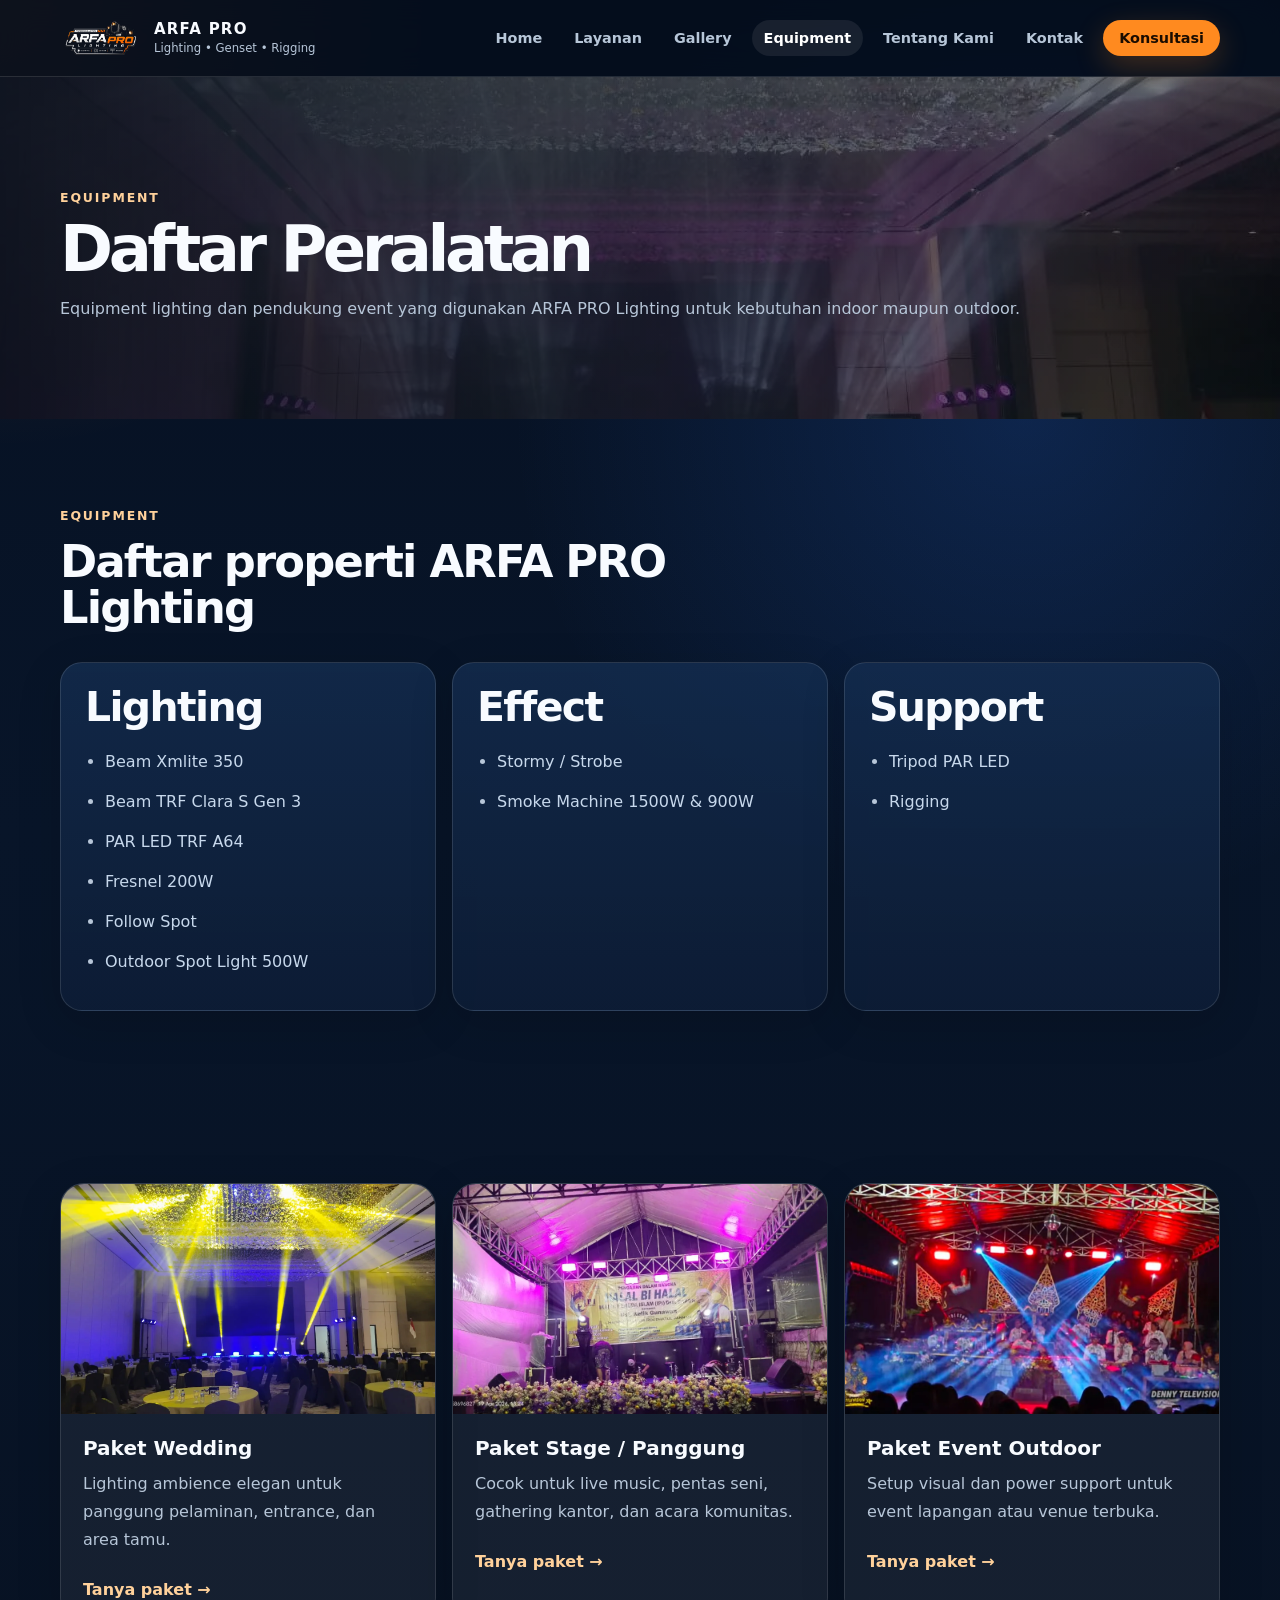
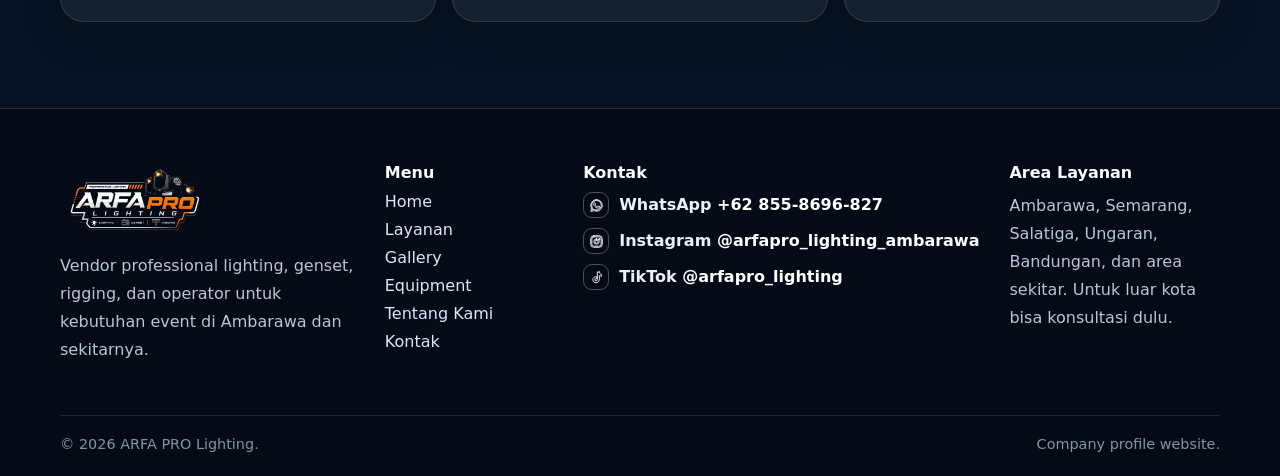
==== equipment.html @ e1a95b7c "Add files via upload" ====
<!doctype html>
<html lang="id">
<head>
  <meta charset="utf-8">
  <meta name="viewport" content="width=device-width, initial-scale=1">
  <title>Equipment | ARFA PRO Lighting</title>
  <meta name="description" content="ARFA PRO Lighting company profile">
  <link rel="preload" href="assets/arfa-logo.webp" as="image">
  <link rel="stylesheet" href="styles.css">
</head>
<body>
  
    <header class="site-header" id="siteHeader">
      <a class="brand" href="index.html" aria-label="ARFA PRO Lighting Home">
        <img src="assets/arfa-logo.webp" alt="Logo ARFA PRO Lighting">
        <span><b>ARFA PRO</b><small>Lighting • Genset • Rigging</small></span>
      </a>
      <button class="nav-toggle" type="button" aria-label="Buka menu" aria-expanded="false">
        <span></span><span></span><span></span>
      </button>
      <nav class="nav-menu" aria-label="Menu utama">
        <a class="" href="index.html">Home</a>
<a class="" href="layanan.html">Layanan</a>
<a class="" href="gallery.html">Gallery</a>
<a class="active" href="equipment.html">Equipment</a>
<a class="" href="tentang.html">Tentang Kami</a>
<a class="" href="kontak.html">Kontak</a>
        <a class="nav-cta" href="https://wa.me/628558696827?text=Halo%20ARFA%20PRO%20Lighting%2C%20saya%20ingin%20konsultasi%20kebutuhan%20lighting%20event.">Konsultasi</a>
      </nav>
    </header>
    
  <main>
    
<section class="page-hero" style="--bg:url('assets/real-gallery-05.webp')">
  <div class="container"><p class="eyebrow">Equipment</p><h1>Daftar Peralatan</h1><p>Equipment lighting dan pendukung event yang digunakan ARFA PRO Lighting untuk kebutuhan indoor maupun outdoor.</p></div>
</section>


<section class="section container equipment-list-section">
  <div class="section-head equipment-title-head">
    <p class="eyebrow">Equipment</p>
    <h2>Daftar properti ARFA PRO Lighting</h2>
  </div>

  <div class="equipment-grid">
    <article>
      <h2>Lighting</h2>
      <ul>
        <li>Beam Xmlite 350</li>
        <li>Beam TRF Clara S Gen 3</li>
        <li>PAR LED TRF A64</li>
        <li>Fresnel 200W</li>
        <li>Follow Spot</li>
        <li>Outdoor Spot Light 500W</li>
      </ul>
    </article>

    <article>
      <h2>Effect</h2>
      <ul>
        <li>Stormy / Strobe</li>
        <li>Smoke Machine 1500W &amp; 900W</li>
      </ul>
    </article>

    <article>
      <h2>Support</h2>
      <ul>
        <li>Tripod PAR LED</li>
        <li>Rigging</li>
      </ul>
    </article>
  </div>
</section>

<section class="section container">
  <div class="package-grid">
      <article class="package-card">
        <img src="assets/real-gallery-03.webp" alt="Paket Wedding" loading="lazy">
        <div class="package-body">
          <h3>Paket Wedding</h3>
          <p>Lighting ambience elegan untuk panggung pelaminan, entrance, dan area tamu.</p>
          <a class="text-link" href="https://wa.me/628558696827?text=Halo%20ARFA%20PRO%20Lighting%2C%20saya%20ingin%20tanya%20Paket%20Wedding.">Tanya paket →</a>
        </div>
      </article>

      <article class="package-card">
        <img src="assets/real-gallery-11.webp" alt="Paket Stage / Panggung" loading="lazy">
        <div class="package-body">
          <h3>Paket Stage / Panggung</h3>
          <p>Cocok untuk live music, pentas seni, gathering kantor, dan acara komunitas.</p>
          <a class="text-link" href="https://wa.me/628558696827?text=Halo%20ARFA%20PRO%20Lighting%2C%20saya%20ingin%20tanya%20Paket%20Stage%20/%20Panggung.">Tanya paket →</a>
        </div>
      </article>

      <article class="package-card">
        <img src="assets/real-gallery-19.webp" alt="Paket Event Outdoor" loading="lazy">
        <div class="package-body">
          <h3>Paket Event Outdoor</h3>
          <p>Setup visual dan power support untuk event lapangan atau venue terbuka.</p>
          <a class="text-link" href="https://wa.me/628558696827?text=Halo%20ARFA%20PRO%20Lighting%2C%20saya%20ingin%20tanya%20Paket%20Event%20Outdoor.">Tanya paket →</a>
        </div>
      </article></div>
</section>

  </main>
  
    <footer class="footer">
      <div class="footer-grid container">
        <div>
          <img class="footer-logo" src="assets/arfa-logo.webp" alt="ARFA PRO Lighting">
          <p>Vendor professional lighting, genset, rigging, dan operator untuk kebutuhan event di Ambarawa dan sekitarnya.</p>
        </div>
        <div>
          <h3>Menu</h3>
          <div class="footer-links"><a href="index.html">Home</a><a href="layanan.html">Layanan</a><a href="gallery.html">Gallery</a><a href="equipment.html">Equipment</a><a href="tentang.html">Tentang Kami</a><a href="kontak.html">Kontak</a></div>
        </div>
        <div>
          <h3>Kontak</h3>
          <div class="footer-social">
            <a class="social-link whatsapp" href="https://wa.me/628558696827?text=Halo%20ARFA%20PRO%20Lighting%2C%20saya%20ingin%20konsultasi%20event." aria-label="WhatsApp ARFA PRO Lighting">
              <span class="social-icon" aria-hidden="true"><svg viewBox="0 0 24 24" focusable="false"><path d="M12.04 2.5a9.36 9.36 0 0 0-8.06 14.1L3 21.5l5.02-1.32a9.34 9.34 0 0 0 4.02.91h.01a9.3 9.3 0 0 0 6.6-2.73 9.33 9.33 0 0 0-6.61-15.86Zm0 16.98h-.01a7.77 7.77 0 0 1-3.96-1.08l-.29-.17-2.98.78.8-2.9-.19-.3A7.75 7.75 0 1 1 12.04 19.48Zm4.25-5.8c-.23-.12-1.38-.68-1.6-.76-.21-.08-.37-.12-.52.12-.15.23-.6.76-.73.91-.13.16-.27.17-.5.06-.23-.12-.98-.36-1.87-1.15-.69-.62-1.15-1.38-1.29-1.61-.13-.23-.01-.36.1-.47.1-.1.23-.27.35-.4.11-.14.15-.23.23-.39.08-.15.04-.29-.02-.4-.06-.12-.52-1.26-.71-1.72-.19-.45-.38-.39-.52-.4h-.44c-.15 0-.4.06-.62.29-.21.23-.81.79-.81 1.93 0 1.14.83 2.24.95 2.39.12.15 1.64 2.5 3.97 3.5.55.24.99.38 1.33.49.56.18 1.07.15 1.47.09.45-.07 1.38-.56 1.57-1.1.2-.54.2-1 .14-1.1-.06-.1-.21-.16-.45-.28Z"/></svg></span>
              <span>WhatsApp <strong>+62 855-8696-827</strong></span>
            </a>
            <a class="social-link instagram" href="https://www.instagram.com/arfapro_lighting_ambarawa?utm_source=ig_web_button_share_sheet&igsh=ZDNlZDc0MzIxNw==" aria-label="Instagram ARFA PRO Lighting">
              <span class="social-icon" aria-hidden="true"><svg viewBox="0 0 24 24" focusable="false"><path d="M7.8 2.75h8.4A5.05 5.05 0 0 1 21.25 7.8v8.4a5.05 5.05 0 0 1-5.05 5.05H7.8a5.05 5.05 0 0 1-5.05-5.05V7.8A5.05 5.05 0 0 1 7.8 2.75Zm0 1.8A3.25 3.25 0 0 0 4.55 7.8v8.4a3.25 3.25 0 0 0 3.25 3.25h8.4a3.25 3.25 0 0 0 3.25-3.25V7.8a3.25 3.25 0 0 0-3.25-3.25H7.8Zm4.2 3.2A4.25 4.25 0 1 1 12 16.25 4.25 4.25 0 0 1 12 7.75Zm0 1.8A2.45 2.45 0 1 0 12 14.45 2.45 2.45 0 0 0 12 9.55Zm4.55-2.2a1.1 1.1 0 1 1-1.1 1.1 1.1 1.1 0 0 1 1.1-1.1Z"/></svg></span>
              <span>Instagram <strong>@arfapro_lighting_ambarawa</strong></span>
            </a>
            <a class="social-link tiktok" href="https://www.tiktok.com/@arfapro_lighting" aria-label="TikTok ARFA PRO Lighting">
              <span class="social-icon" aria-hidden="true"><svg viewBox="0 0 24 24" focusable="false"><path d="M16.55 3.2c.22 1.9 1.3 3.35 3.25 3.65v3.1c-1.15.04-2.23-.25-3.25-.88v5.56c0 3.45-2.2 5.75-5.36 5.75-2.85 0-5.01-2-5.01-4.68 0-2.95 2.28-5.04 5.42-5.04.32 0 .64.03.94.09v3.16a3.35 3.35 0 0 0-.94-.14c-1.25 0-2.12.73-2.12 1.8 0 1 .78 1.71 1.84 1.71 1.22 0 2-.81 2-2.18V3.2h3.23Z"/></svg></span>
              <span>TikTok <strong>@arfapro_lighting</strong></span>
            </a>
          </div>
        </div>
        <div>
          <h3>Area Layanan</h3>
          <p>Ambarawa, Semarang, Salatiga, Ungaran, Bandungan, dan area sekitar. Untuk luar kota bisa konsultasi dulu.</p>
        </div>
      </div>
      <div class="footer-bottom container">
        <span>© 2026 ARFA PRO Lighting.</span>
        <span>Company profile website.</span>
      </div>
    </footer>
    
  
    <div class="lightbox" aria-hidden="true">
      <button class="lightbox-close" type="button" aria-label="Tutup gambar">×</button>
      <img src="" alt="Preview gallery">
      <p></p>
    </div>
  <script src="script.js"></script>
</body>
</html>
---- styles.css ----
/* =========================================================
   ARFA PRO Lighting - Company Profile Website
   Edit warna utama di :root. Ganti foto/video di folder assets.
   ========================================================= */
:root{
  --bg:#071121;
  --bg2:#0b1830;
  --card:#0f213e;
  --card2:#122947;
  --text:#f8fbff;
  --muted:#b7c6d8;
  --line:rgba(255,255,255,.12);
  --accent:#ff8a1f;
  --accent2:#ffd19b;
  --shadow:0 24px 70px rgba(0,0,0,.35);
  --radius:26px;
}
*{box-sizing:border-box}
html{scroll-behavior:smooth}
body{
  margin:0;
  font-family:Inter,ui-sans-serif,system-ui,-apple-system,BlinkMacSystemFont,"Segoe UI",Arial,sans-serif;
  background:
    radial-gradient(circle at top left, rgba(255,138,31,.18), transparent 28rem),
    radial-gradient(circle at 80% 20%, rgba(45,122,255,.18), transparent 32rem),
    linear-gradient(180deg,#061021 0%,#081529 40%,#071121 100%);
  color:var(--text);
}
a{color:inherit;text-decoration:none}
img,video{max-width:100%;display:block}
.container{width:min(1160px, calc(100% - 40px));margin-inline:auto}
.site-header{
  position:sticky;top:0;z-index:50;
  display:flex;align-items:center;justify-content:space-between;gap:22px;
  padding:12px max(20px,calc((100vw - 1160px)/2));
  background:rgba(5,13,27,.78);
  backdrop-filter:blur(16px);
  border-bottom:1px solid var(--line);
}
.brand{display:flex;align-items:center;gap:12px;min-width:250px}
.brand img{width:82px;height:52px;object-fit:contain;border-radius:0;background:transparent;box-shadow:none}
.brand span{display:flex;flex-direction:column;line-height:1.05}
.brand b{letter-spacing:.08em;font-size:.94rem}.brand small{color:var(--muted);font-size:.73rem;margin-top:4px}
.nav-menu{display:flex;align-items:center;gap:8px}
.nav-menu a{padding:10px 12px;border-radius:999px;color:var(--muted);font-weight:650;font-size:.9rem}
.nav-menu a:hover,.nav-menu a.active{color:#fff;background:rgba(255,255,255,.08)}
.nav-menu .nav-cta{background:var(--accent);color:#1a0c00;padding-inline:16px;box-shadow:0 10px 30px rgba(255,138,31,.24)}
.nav-menu .nav-cta:hover{background:#ff9a3d;color:#1a0c00}
.nav-toggle{display:none;background:transparent;border:0;padding:8px;cursor:pointer}
.nav-toggle span{display:block;width:25px;height:2px;background:#fff;margin:5px;border-radius:999px}
.hero{position:relative;min-height:calc(100vh - 68px);display:grid;place-items:center;overflow:hidden}
.hero-video{position:absolute;inset:0;width:100%;height:100%;object-fit:cover;filter:saturate(1.1) contrast(1.05)}
.hero-overlay{position:absolute;inset:0;background:linear-gradient(90deg,rgba(4,9,20,.9),rgba(4,9,20,.48),rgba(4,9,20,.72)),linear-gradient(0deg,rgba(7,17,33,1),transparent 45%,rgba(7,17,33,.25));}
.hero-content{position:relative;z-index:2;padding:110px 0 150px}
.eyebrow{margin:0 0 12px;color:var(--accent2);font-weight:800;text-transform:uppercase;letter-spacing:.15em;font-size:.78rem}
h1,h2,h3,p{margin-top:0}h1{font-size:clamp(3rem,7vw,6.8rem);line-height:.88;letter-spacing:-.07em;margin-bottom:18px;max-width:900px}h2{font-size:clamp(1.8rem,3.5vw,3.2rem);line-height:1.02;letter-spacing:-.04em;margin-bottom:16px}h3{font-size:1.25rem;margin-bottom:10px}p{color:var(--muted);line-height:1.75}.hero-subtitle{max-width:690px;font-size:clamp(1.05rem,2vw,1.35rem);color:#e8f0fa}.hero-actions{display:flex;gap:12px;flex-wrap:wrap;margin-top:28px}.btn{display:inline-flex;align-items:center;justify-content:center;border-radius:999px;padding:13px 20px;font-weight:800;border:1px solid transparent}.btn.primary{background:var(--accent);color:#1c0c00;box-shadow:0 18px 42px rgba(255,138,31,.28)}.btn.primary:hover{background:#ff9d43}.btn.ghost{border-color:rgba(255,255,255,.26);background:rgba(255,255,255,.08);color:#fff}.btn.ghost.dark{background:rgba(255,255,255,.06)}
.inquiry-wrap{position:relative;z-index:5;margin-top:-66px}.inquiry-bar{display:grid;grid-template-columns:1fr 1fr 1.2fr auto;gap:10px;background:rgba(9,22,42,.88);border:1px solid var(--line);box-shadow:var(--shadow);padding:14px;border-radius:22px;backdrop-filter:blur(16px)}.inquiry-bar label{display:flex;flex-direction:column;gap:7px;color:var(--muted);font-size:.78rem;font-weight:750;min-width:0}.inquiry-bar input,.inquiry-bar select{width:100%;min-width:0;height:44px;border:1px solid rgba(255,255,255,.14);background:#0b172b;color:#fff;border-radius:13px;padding:0 12px;outline:0}.inquiry-bar button{width:100%;border:0;border-radius:14px;background:var(--accent);color:#1c0c00;font-weight:900;padding:0 18px;cursor:pointer}.section{padding:86px 0}.section-head{display:flex;align-items:end;justify-content:space-between;gap:24px;margin-bottom:28px}.section-head h2{max-width:720px}.text-link{color:var(--accent2);font-weight:850}.split-section{padding:110px 0 60px;display:grid;grid-template-columns:1.05fr .95fr;gap:0;align-items:center}.split-section.alt{padding-top:86px}.split-image img{height:520px;width:100%;object-fit:cover;border-radius:var(--radius);box-shadow:var(--shadow)}.split-card{margin-left:-80px;background:linear-gradient(180deg,rgba(16,34,63,.94),rgba(12,28,52,.94));border:1px solid var(--line);border-radius:var(--radius);padding:42px;box-shadow:var(--shadow);position:relative}.split-card.wide{margin-left:0}.service-grid,.package-grid,.equipment-grid,.detail-grid{display:grid;grid-template-columns:repeat(4,1fr);gap:16px}.service-card,.detail-grid article,.equipment-grid article,.contact-card,.edit-note{background:linear-gradient(180deg,rgba(20,45,80,.8),rgba(13,29,54,.88));border:1px solid var(--line);border-radius:22px;padding:24px;box-shadow:0 12px 44px rgba(0,0,0,.15)}.icon-dot{width:38px;height:38px;border-radius:50%;background:radial-gradient(circle,#fff 0 10%,var(--accent) 12% 45%,rgba(255,138,31,.18) 48%);margin-bottom:18px}.best-seller{padding:60px 0}.best-card{display:grid;grid-template-columns:1fr .9fr;gap:28px;align-items:center;background:linear-gradient(120deg,rgba(255,138,31,.2),rgba(15,33,62,.95) 42%,rgba(19,54,92,.9));border:1px solid rgba(255,255,255,.13);border-radius:30px;padding:34px;overflow:hidden;box-shadow:var(--shadow)}.best-card img{height:360px;width:100%;object-fit:cover;border-radius:24px}.gallery-preview{display:grid;grid-template-columns:1.4fr 1fr 1fr;gap:14px}.gallery-grid.full{display:grid;grid-template-columns:repeat(4,1fr);gap:14px}.gallery-item{border:0;padding:0;border-radius:20px;overflow:hidden;background:#10233e;cursor:pointer;min-height:190px}.gallery-preview .gallery-item:first-child{grid-row:span 2}.gallery-item img{width:100%;height:100%;object-fit:cover;transition:transform .35s ease,filter .35s ease}.gallery-item:hover img{transform:scale(1.05);filter:saturate(1.15)}.package-grid{grid-template-columns:repeat(3,1fr)}.package-card{background:rgba(255,255,255,.06);border:1px solid var(--line);border-radius:24px;overflow:hidden;box-shadow:0 14px 44px rgba(0,0,0,.18)}.package-card img{height:230px;width:100%;object-fit:cover}.package-body{padding:22px}.package-body .text-link{display:inline-block;margin-top:10px}.tag-row,.chips{display:flex;gap:8px;flex-wrap:wrap;margin:18px 0}.tag-row span,.chips span{border:1px solid rgba(255,255,255,.14);background:rgba(255,255,255,.07);border-radius:999px;color:#dce8f7;padding:7px 10px;font-size:.82rem;font-weight:750}.cta{margin:30px auto 90px;padding:46px;border:1px solid rgba(255,255,255,.13);border-radius:30px;background:radial-gradient(circle at 20% 10%,rgba(255,138,31,.22),transparent 28rem),linear-gradient(180deg,#112849,#0b1a31);text-align:center}.cta h2{max-width:780px;margin-inline:auto}.page-hero{position:relative;padding:110px 0 80px;background-image:linear-gradient(90deg,rgba(5,12,24,.92),rgba(5,12,24,.52)),var(--bg);background-size:cover;background-position:center;overflow:hidden}.page-hero:after{content:"";position:absolute;inset:auto 0 0;height:120px;background:linear-gradient(0deg,var(--bg),transparent)}.page-hero .container{position:relative;z-index:1}.page-hero h1{font-size:clamp(2.4rem,5vw,5rem)}.detail-grid{grid-template-columns:repeat(2,1fr)}.equipment-grid{grid-template-columns:repeat(3,1fr)}.equipment-grid ul{color:var(--muted);line-height:2}.edit-note{margin-bottom:20px;color:var(--muted)}code{color:var(--accent2)}.contact-layout{display:grid;grid-template-columns:1fr 1fr;gap:26px;align-items:start}.contact-buttons{display:flex;gap:10px;flex-wrap:wrap;margin-top:22px}.contact-card .inquiry-bar{grid-template-columns:1fr;box-shadow:none;background:transparent;border:0;padding:0;backdrop-filter:none}.contact-card .inquiry-bar button{height:48px}.footer{border-top:1px solid var(--line);background:#050b16;padding:54px 0 24px}.footer-grid{display:grid;grid-template-columns:1.4fr .8fr 1.1fr 1fr;gap:30px}.footer-logo{width:150px;margin-bottom:14px;background:transparent;border-radius:0}.footer h3{font-size:1rem}.footer-links{display:grid;gap:9px}.footer a{color:#dbe8f9}.footer a:hover{color:var(--accent2)}.footer-bottom{display:flex;justify-content:space-between;gap:18px;border-top:1px solid var(--line);padding-top:20px;margin-top:35px;color:#8294aa;font-size:.9rem}
/* Footer social media icons */
.footer-social{display:grid;gap:12px;margin-top:6px}
.social-link{display:flex;align-items:center;gap:12px;width:max-content;max-width:100%;color:#e8f2ff!important;font-weight:650;line-height:1.25}
.social-link strong{font-weight:650;color:#fff;word-break:break-word}
.social-link:hover strong{color:var(--accent2)}
.social-icon{width:36px;height:36px;min-width:36px;border-radius:12px;display:inline-flex;align-items:center;justify-content:center;box-shadow:0 10px 24px rgba(0,0,0,.22);border:1px solid rgba(255,255,255,.14)}
.social-icon svg{width:21px;height:21px;fill:currentColor;display:block}
.social-link.whatsapp .social-icon{background:#25D366;color:#062912}
.social-link.instagram .social-icon{background:radial-gradient(circle at 30% 110%,#ffdc80 0 18%,#fcaf45 19% 32%,#f77737 33% 48%,#c13584 49% 68%,#833ab4 69% 100%);color:#fff}
.social-link.tiktok .social-icon{background:#101827;color:#fff;box-shadow:3px 0 0 rgba(238,29,82,.8),-3px 0 0 rgba(105,201,208,.75),0 10px 24px rgba(0,0,0,.22)}
.lightbox{position:fixed;inset:0;background:rgba(0,0,0,.88);z-index:100;display:none;align-items:center;justify-content:center;flex-direction:column;padding:24px}.lightbox.open{display:flex}.lightbox img{max-width:min(1100px,95vw);max-height:78vh;border-radius:18px;box-shadow:var(--shadow)}.lightbox p{margin:14px 0 0;color:#fff;text-align:center}.lightbox-close{position:absolute;top:18px;right:18px;width:44px;height:44px;border:1px solid rgba(255,255,255,.2);background:rgba(255,255,255,.08);color:#fff;border-radius:50%;font-size:30px;cursor:pointer}
@media (max-width:920px){

  .social-link{width:100%;align-items:flex-start}
  .footer-social{gap:13px}
  .container{width:min(100% - 28px, 1160px)}
  .site-header{padding:10px 14px}.brand{min-width:0}.brand span{display:none}.nav-toggle{display:block;z-index:60}.nav-menu{position:fixed;top:67px;left:14px;right:14px;display:none;flex-direction:column;align-items:stretch;background:rgba(6,15,30,.96);border:1px solid var(--line);border-radius:18px;padding:12px;box-shadow:var(--shadow)}.nav-menu.open{display:flex}.nav-menu a{text-align:center}.hero{min-height:720px}.hero-content{padding:86px 0 120px}.hero h1{font-size:clamp(3rem,16vw,5rem)}.inquiry-wrap{margin-top:-52px}.inquiry-bar{grid-template-columns:1fr}.inquiry-bar button{height:48px}.split-section,.split-section.alt{grid-template-columns:1fr;padding:72px 0 20px}.split-image img{height:360px}.split-card{margin:-70px 14px 0;padding:28px}.section{padding:62px 0}.section-head{align-items:start;flex-direction:column}.service-grid,.detail-grid,.equipment-grid,.contact-layout{grid-template-columns:1fr}.best-card{grid-template-columns:1fr;padding:24px}.best-card img{height:280px}.gallery-preview,.gallery-grid.full{grid-template-columns:1fr 1fr}.gallery-preview .gallery-item:first-child{grid-row:auto;grid-column:span 2}.gallery-item{min-height:170px}.package-grid{grid-template-columns:1fr}.footer-grid{grid-template-columns:1fr}.footer-bottom{flex-direction:column}.page-hero{padding:90px 0 60px}
}
@media (max-width:560px){
  body{background:#071121}.site-header{backdrop-filter:none;background:#061021}.brand img{width:84px;height:54px}.hero{min-height:690px}.hero-overlay{background:linear-gradient(0deg,#071121 0%,rgba(7,17,33,.55) 45%,rgba(4,9,20,.46) 100%)}.hero-content{padding-top:78px}.hero-subtitle{font-size:1rem}.btn{width:100%;padding:13px 16px}.hero-actions{width:100%}.gallery-grid.full{grid-template-columns:1fr}.gallery-preview{grid-template-columns:1fr}.gallery-preview .gallery-item:first-child{grid-column:auto}.split-image img{height:300px}.best-card img,.package-card img{height:230px}.cta{padding:30px 18px}.lightbox img{max-height:72vh}.inquiry-bar{backdrop-filter:none}

  /* Mobile Home: dokumentasi acara cukup 3 gambar agar halaman lebih ringkas */
  .home-gallery .gallery-preview{grid-template-columns:1fr 1fr;gap:10px}
  .home-gallery .gallery-preview .gallery-item:nth-child(n+4){display:none}
  .home-gallery .gallery-preview .gallery-item:first-child{grid-column:span 2;min-height:230px}
  .home-gallery .gallery-preview .gallery-item{min-height:148px}
}


/* =========================================================
   FIX halaman Layanan:
   - judul card layanan diperkecil
   - section "Cocok Untuk" dibuat simetris di tengah
   ========================================================= */
.detail-grid article h2{
  font-size:clamp(1.9rem, 3vw, 2.65rem);
  line-height:1.05;
  letter-spacing:-.045em;
}

.fit-section{
  padding-top:48px;
  padding-bottom:54px;
}

.fit-panel{
  max-width:960px;
  margin-inline:auto;
  text-align:center;
  padding:34px 30px;
  border-radius:28px;
  border:1px solid var(--line);
  background:
    radial-gradient(circle at 50% 0%, rgba(255,138,31,.12), transparent 24rem),
    linear-gradient(180deg, rgba(18,41,75,.72), rgba(9,22,42,.62));
  box-shadow:0 18px 54px rgba(0,0,0,.18);
}

.fit-section .section-head{
  display:block;
  text-align:center;
  margin-bottom:18px;
}

.fit-section .section-head h2{
  max-width:760px;
  margin-inline:auto;
  margin-bottom:0;
  font-size:clamp(1.7rem, 3vw, 2.75rem);
}

.fit-section .eyebrow{
  margin-bottom:10px;
}

.fit-section .chips{
  justify-content:center;
  margin:18px auto 0;
  max-width:880px;
}

@media (max-width:920px){
  .detail-grid article h2{
    font-size:clamp(1.75rem, 8vw, 2.45rem);
  }
  .fit-section{
    padding-top:40px;
  }
  .fit-panel{
    padding:28px 18px;
  }
  .fit-section .section-head{
    align-items:center;
  }
}

@media (max-width:560px){
  .detail-grid article h2{
    font-size:1.85rem;
  }
  .fit-panel{
    border-radius:22px;
    padding:24px 16px;
  }
  .fit-section .section-head h2{
    font-size:1.9rem;
  }
  .fit-section .chips span{
    font-size:.78rem;
    padding:6px 9px;
  }
}


/* =========================================================
   FIX footer social icons:
   - icon dibuat kecil
   - style monochrome/minimal, bukan warna bawaan aplikasi
   ========================================================= */
.footer-social{
  gap:10px;
}

.social-link{
  gap:10px;
  font-weight:600;
}

.social-icon{
  width:26px;
  height:26px;
  min-width:26px;
  border-radius:9px;
  background:transparent !important;
  color:rgba(255,255,255,.92) !important;
  border:1px solid rgba(255,255,255,.28);
  box-shadow:none !important;
}

.social-icon svg{
  width:15px;
  height:15px;
  fill:none;
  stroke:currentColor;
  stroke-width:1.55;
  stroke-linecap:round;
  stroke-linejoin:round;
}

.social-link.whatsapp .social-icon,
.social-link.instagram .social-icon,
.social-link.tiktok .social-icon{
  background:transparent !important;
  color:rgba(255,255,255,.92) !important;
  box-shadow:none !important;
}

.social-link:hover .social-icon{
  color:#ff8a1f !important;
  border-color:rgba(255,138,31,.65);
}

.social-link strong{
  font-weight:600;
}

@media (max-width:700px){
  .social-icon{
    width:24px;
    height:24px;
    min-width:24px;
    border-radius:8px;
  }
  .social-icon svg{
    width:14px;
    height:14px;
  }
}


/* FIX: hilangkan border besar panel 'Berbagai kebutuhan acara' */
.fit-panel{
  border:none !important;
  box-shadow:none !important;
}


/* =========================================================
   Gambar kecil pada card layanan
   ========================================================= */
.detail-grid article{
  position:relative;
  overflow:hidden;
}

.service-thumb{
  width:86px;
  height:86px;
  object-fit:cover;
  border-radius:20px;
  display:block;
  margin-bottom:18px;
  border:1px solid rgba(255,255,255,.18);
  box-shadow:0 14px 30px rgba(0,0,0,.22);
}

.detail-grid article h2{
  margin-top:0;
}

@media (min-width:921px){
  .detail-grid article{
    min-height:250px;
  }
}

@media (max-width:560px){
  .service-thumb{
    width:72px;
    height:72px;
    border-radius:17px;
    margin-bottom:14px;
  }
}


/* =========================================================
   Gambar kecil service cards di Home
   ========================================================= */
.service-card .service-icon{
  display:none;
}

.service-mini-thumb{
  width:76px;
  height:76px;
  object-fit:cover;
  border-radius:18px;
  display:block;
  margin-bottom:18px;
  border:1px solid rgba(255,255,255,.18);
  box-shadow:0 14px 30px rgba(0,0,0,.20);
}

.service-card h3{
  margin-top:0;
}

@media (max-width:700px){
  .service-mini-thumb{
    width:68px;
    height:68px;
    border-radius:16px;
    margin-bottom:14px;
  }
}


/* FIX: thumbnail layanan dipindah ke samping judul */
.service-card-head{
  display:flex;
  align-items:center;
  gap:18px;
  margin-bottom:16px;
}

.service-card .service-mini-thumb{
  width:76px;
  height:76px;
  min-width:76px;
  margin-bottom:0;
}

.service-card-head h3{
  margin:0;
  line-height:1.05;
}

.service-card p{
  margin-top:0;
}

.service-head-inline{
  display:flex;
  align-items:center;
  gap:18px;
  margin-bottom:18px;
}

.service-head-inline .service-thumb{
  width:82px;
  height:82px;
  min-width:82px;
  margin-bottom:0;
}

.service-head-inline h2{
  margin:0;
  line-height:1.05;
}

@media (max-width:700px){
  .service-card-head{
    gap:14px;
    margin-bottom:14px;
  }
  .service-card .service-mini-thumb{
    width:64px;
    height:64px;
    min-width:64px;
  }
}

@media (max-width:560px){
  .service-head-inline{
    gap:14px;
    margin-bottom:14px;
  }
  .service-head-inline .service-thumb{
    width:68px;
    height:68px;
    min-width:68px;
  }
}


/* FIX: hapus frame/panel section 'Berbagai kebutuhan acara' */
.fit-panel{
  max-width:none !important;
  padding:0 !important;
  border:none !important;
  border-radius:0 !important;
  background:transparent !important;
  box-shadow:none !important;
}


/* =========================================================
   Equipment list final
   ========================================================= */
.clean-list{
  max-width:920px;
  margin-inline:auto;
  padding:34px;
  border-radius:28px;
  background:linear-gradient(180deg, rgba(18,41,75,.78), rgba(10,24,45,.72));
  border:1px solid rgba(255,255,255,.10);
}

.clean-list ul{
  margin:0;
  padding:0;
  list-style:none;
  display:grid;
  grid-template-columns:repeat(2, minmax(0, 1fr));
  gap:12px;
}

.clean-list li{
  padding:14px 16px;
  border-radius:16px;
  background:rgba(255,255,255,.045);
  border:1px solid rgba(255,255,255,.08);
  color:var(--text);
  font-weight:650;
}

.clean-list li::before{
  content:"";
  display:inline-block;
  width:8px;
  height:8px;
  border-radius:999px;
  margin-right:10px;
  background:var(--accent);
  box-shadow:0 0 16px rgba(255,138,31,.42);
  vertical-align:middle;
}

@media (max-width:700px){
  .clean-list{
    padding:20px;
    border-radius:22px;
  }
  .clean-list ul{
    grid-template-columns:1fr;
  }
  .clean-list li{
    padding:13px 14px;
  }
}


/* =========================================================
   Equipment model kategori/card
   ========================================================= */
.equipment-grid article h2{
  font-size:clamp(2rem, 3.2vw, 3rem);
  line-height:1;
  margin-bottom:18px;
}

.equipment-grid article ul{
  margin:0;
  padding-left:20px;
}

.equipment-grid article li{
  margin:8px 0;
  color:#c7d8ec;
}

.equipment-grid article li::marker{
  color:var(--muted);
}

@media (max-width:700px){
  .equipment-grid article h2{
    font-size:2rem;
  }
}


/* FIX: judul daftar properti equipment dipaksa pojok kiri */
.equipment-list-section .equipment-title-head{
  display:block !important;
  text-align:left !important;
  max-width:100% !important;
  margin-left:0 !important;
  margin-right:auto !important;
  margin-bottom:32px !important;
}

.equipment-list-section .equipment-title-head .eyebrow{
  text-align:left !important;
  margin-left:0 !important;
}

.equipment-list-section .equipment-title-head h2{
  text-align:left !important;
  margin-left:0 !important;
  margin-right:auto !important;
  max-width:680px !important;
}

.equipment-list-section .equipment-grid{
  margin-top:0 !important;
}


/* FIX: judul section layanan di Home dipaksa pojok kiri */
.home-service-section{
  display:block !important;
}

.home-service-section .section-head{
  display:block !important;
  text-align:left !important;
  max-width:700px !important;
  margin-left:0 !important;
  margin-right:auto !important;
  margin-bottom:32px !important;
}

.home-service-section .section-head .eyebrow,
.home-service-section .section-head h2{
  text-align:left !important;
  margin-left:0 !important;
  margin-right:auto !important;
}

.home-service-section .section-head h2{
  max-width:700px !important;
}

.home-service-section .section-link{
  display:inline-flex !important;
  margin:0 0 26px 0 !important;
}


/* FIX: semua judul section Home dibuat pojok kiri, bukan tengah */
.home-left-head-section{
  display:block !important;
}

.home-left-head-section > .section-head{
  display:block !important;
  text-align:left !important;
  max-width:760px !important;
  margin:0 0 32px 0 !important;
}

.home-left-head-section > .section-head .eyebrow,
.home-left-head-section > .section-head h2,
.home-left-head-section > .section-head p{
  text-align:left !important;
  margin-left:0 !important;
  margin-right:auto !important;
}

.home-left-head-section > .section-head h2{
  max-width:760px !important;
}

.home-left-head-section > .section-link{
  display:inline-flex !important;
  margin:0 0 26px 0 !important;
}

/* Rapihin kalau masih ada aturan lama yang narik judul ke tengah */
.home-service-section .section-head{
  margin-left:0 !important;
  margin-right:auto !important;
}


/* =========================================================
   FIX BENER: semua judul section di Home pojok kiri
   ========================================================= */
body.home-page .section > .section-head{
  display:block !important;
  text-align:left !important;
  max-width:760px !important;
  margin-left:0 !important;
  margin-right:auto !important;
  margin-bottom:30px !important;
}

body.home-page .section > .section-head .eyebrow,
body.home-page .section > .section-head h2,
body.home-page .section > .section-head p,
body.home-page .section > .section-head a{
  text-align:left !important;
  margin-left:0 !important;
  margin-right:auto !important;
}

body.home-page .section > .section-head h2{
  max-width:760px !important;
  width:auto !important;
}

body.home-page .section > .section-head .text-link{
  display:inline-flex !important;
  margin-top:8px !important;
}

/* biar aturan lama yang centering tidak menang */
body.home-page .split-head,
body.home-page .home-left-head-section,
body.home-page .home-service-section{
  display:block !important;
}
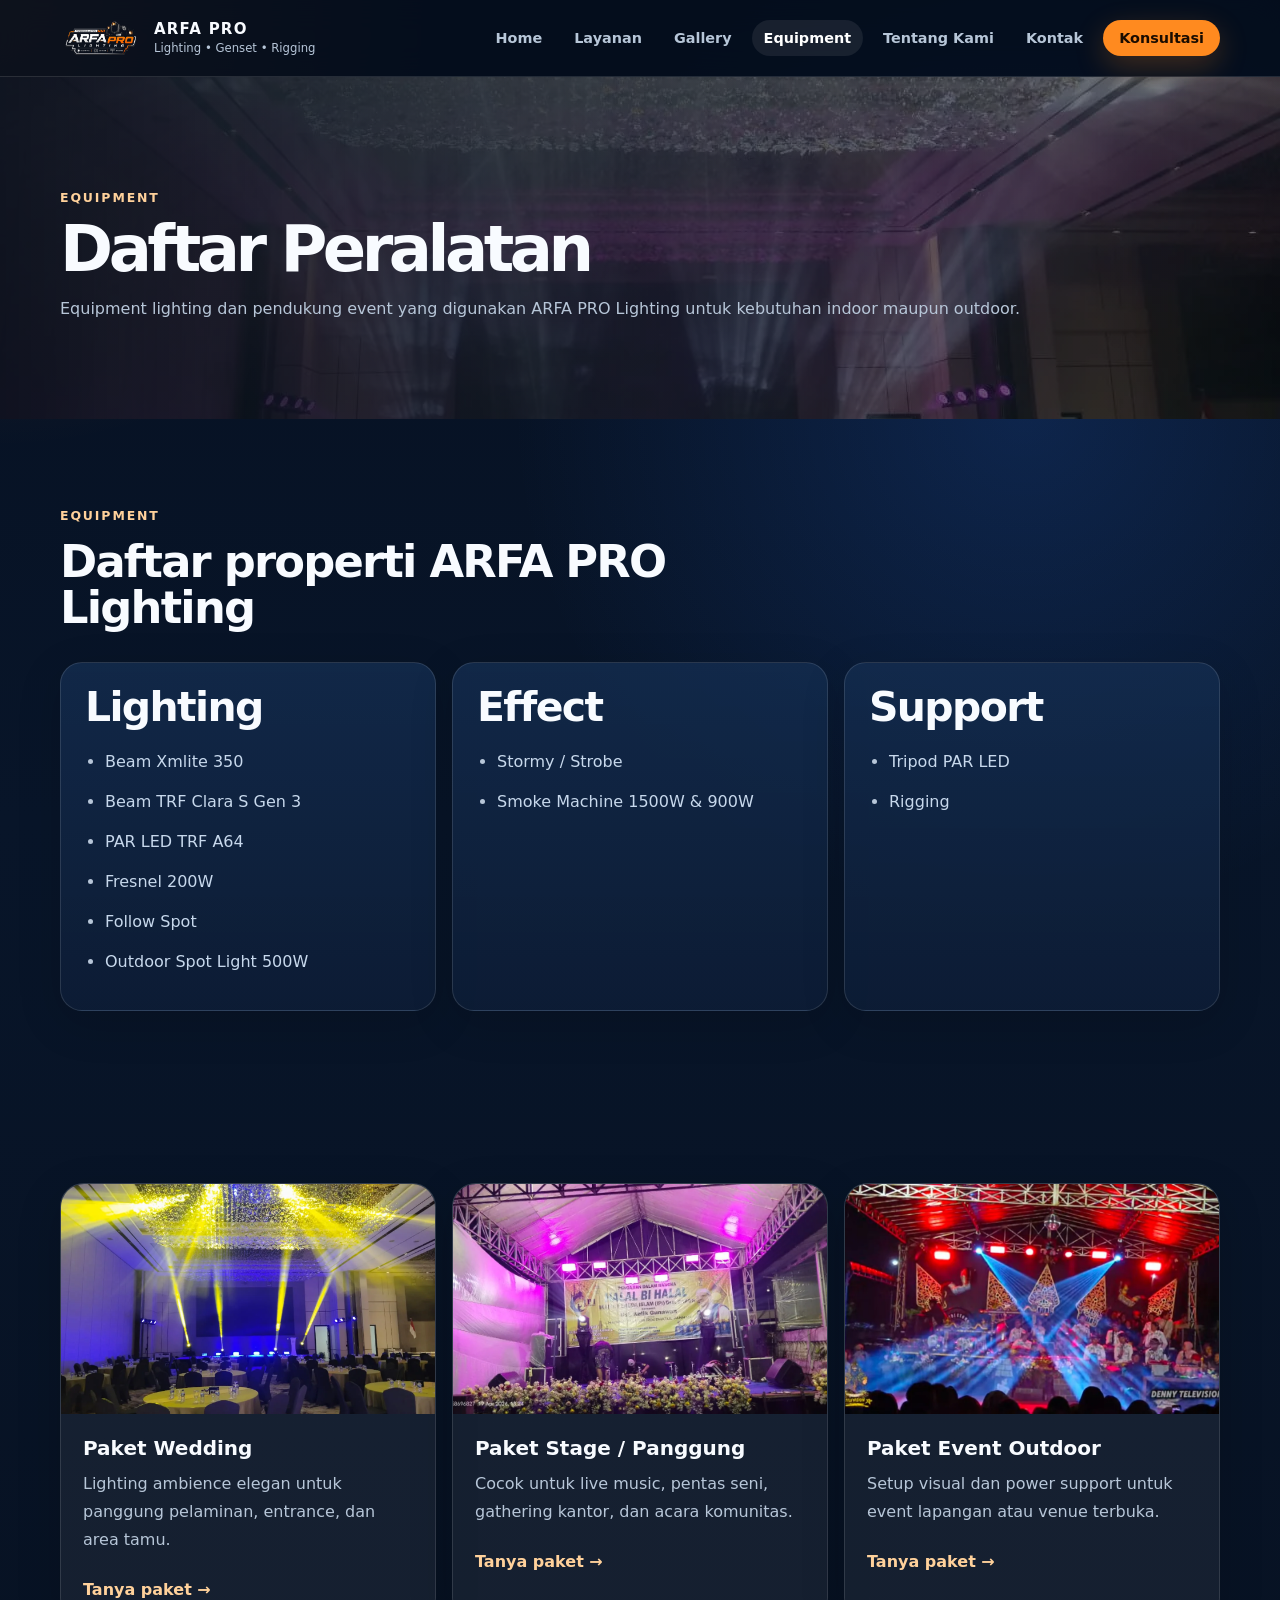
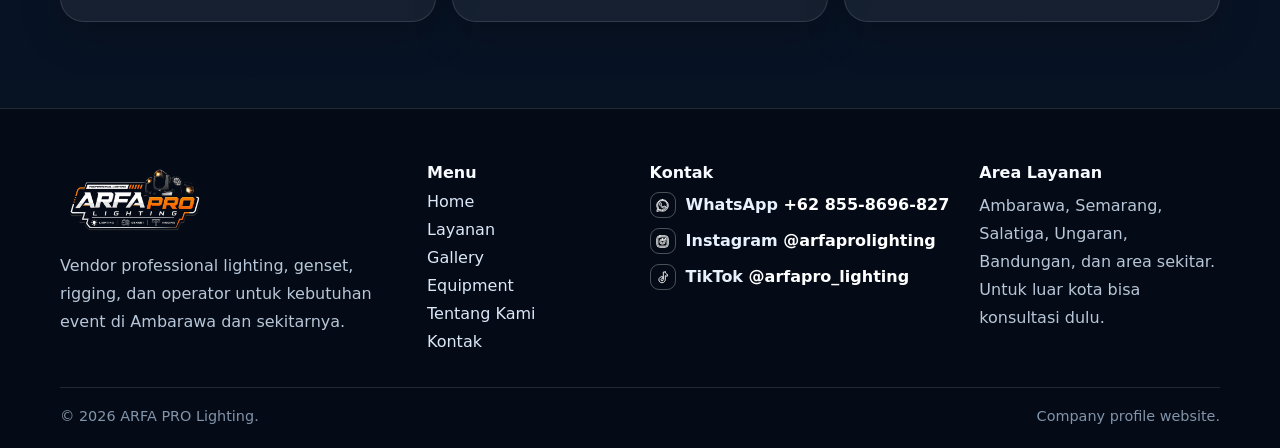
==== commit 99d92a79: "Update equipment.html" ====
--- a/equipment.html
+++ b/equipment.html
@@ -122,9 +122,9 @@
               <span class="social-icon" aria-hidden="true"><svg viewBox="0 0 24 24" focusable="false"><path d="M12.04 2.5a9.36 9.36 0 0 0-8.06 14.1L3 21.5l5.02-1.32a9.34 9.34 0 0 0 4.02.91h.01a9.3 9.3 0 0 0 6.6-2.73 9.33 9.33 0 0 0-6.61-15.86Zm0 16.98h-.01a7.77 7.77 0 0 1-3.96-1.08l-.29-.17-2.98.78.8-2.9-.19-.3A7.75 7.75 0 1 1 12.04 19.48Zm4.25-5.8c-.23-.12-1.38-.68-1.6-.76-.21-.08-.37-.12-.52.12-.15.23-.6.76-.73.91-.13.16-.27.17-.5.06-.23-.12-.98-.36-1.87-1.15-.69-.62-1.15-1.38-1.29-1.61-.13-.23-.01-.36.1-.47.1-.1.23-.27.35-.4.11-.14.15-.23.23-.39.08-.15.04-.29-.02-.4-.06-.12-.52-1.26-.71-1.72-.19-.45-.38-.39-.52-.4h-.44c-.15 0-.4.06-.62.29-.21.23-.81.79-.81 1.93 0 1.14.83 2.24.95 2.39.12.15 1.64 2.5 3.97 3.5.55.24.99.38 1.33.49.56.18 1.07.15 1.47.09.45-.07 1.38-.56 1.57-1.1.2-.54.2-1 .14-1.1-.06-.1-.21-.16-.45-.28Z"/></svg></span>
               <span>WhatsApp <strong>+62 855-8696-827</strong></span>
             </a>
-            <a class="social-link instagram" href="https://www.instagram.com/arfapro_lighting_ambarawa?utm_source=ig_web_button_share_sheet&igsh=ZDNlZDc0MzIxNw==" aria-label="Instagram ARFA PRO Lighting">
+            <a class="social-link instagram" href="https://www.instagram.com/arfaprolighting?igsh=b2p4MHM1a2JncHRr" aria-label="Instagram ARFA PRO Lighting">
               <span class="social-icon" aria-hidden="true"><svg viewBox="0 0 24 24" focusable="false"><path d="M7.8 2.75h8.4A5.05 5.05 0 0 1 21.25 7.8v8.4a5.05 5.05 0 0 1-5.05 5.05H7.8a5.05 5.05 0 0 1-5.05-5.05V7.8A5.05 5.05 0 0 1 7.8 2.75Zm0 1.8A3.25 3.25 0 0 0 4.55 7.8v8.4a3.25 3.25 0 0 0 3.25 3.25h8.4a3.25 3.25 0 0 0 3.25-3.25V7.8a3.25 3.25 0 0 0-3.25-3.25H7.8Zm4.2 3.2A4.25 4.25 0 1 1 12 16.25 4.25 4.25 0 0 1 12 7.75Zm0 1.8A2.45 2.45 0 1 0 12 14.45 2.45 2.45 0 0 0 12 9.55Zm4.55-2.2a1.1 1.1 0 1 1-1.1 1.1 1.1 1.1 0 0 1 1.1-1.1Z"/></svg></span>
-              <span>Instagram <strong>@arfapro_lighting_ambarawa</strong></span>
+              <span>Instagram <strong>@arfaprolighting</strong></span>
             </a>
             <a class="social-link tiktok" href="https://www.tiktok.com/@arfapro_lighting" aria-label="TikTok ARFA PRO Lighting">
               <span class="social-icon" aria-hidden="true"><svg viewBox="0 0 24 24" focusable="false"><path d="M16.55 3.2c.22 1.9 1.3 3.35 3.25 3.65v3.1c-1.15.04-2.23-.25-3.25-.88v5.56c0 3.45-2.2 5.75-5.36 5.75-2.85 0-5.01-2-5.01-4.68 0-2.95 2.28-5.04 5.42-5.04.32 0 .64.03.94.09v3.16a3.35 3.35 0 0 0-.94-.14c-1.25 0-2.12.73-2.12 1.8 0 1 .78 1.71 1.84 1.71 1.22 0 2-.81 2-2.18V3.2h3.23Z"/></svg></span>
@@ -151,4 +151,4 @@
     </div>
   <script src="script.js"></script>
 </body>
-</html>+</html>
